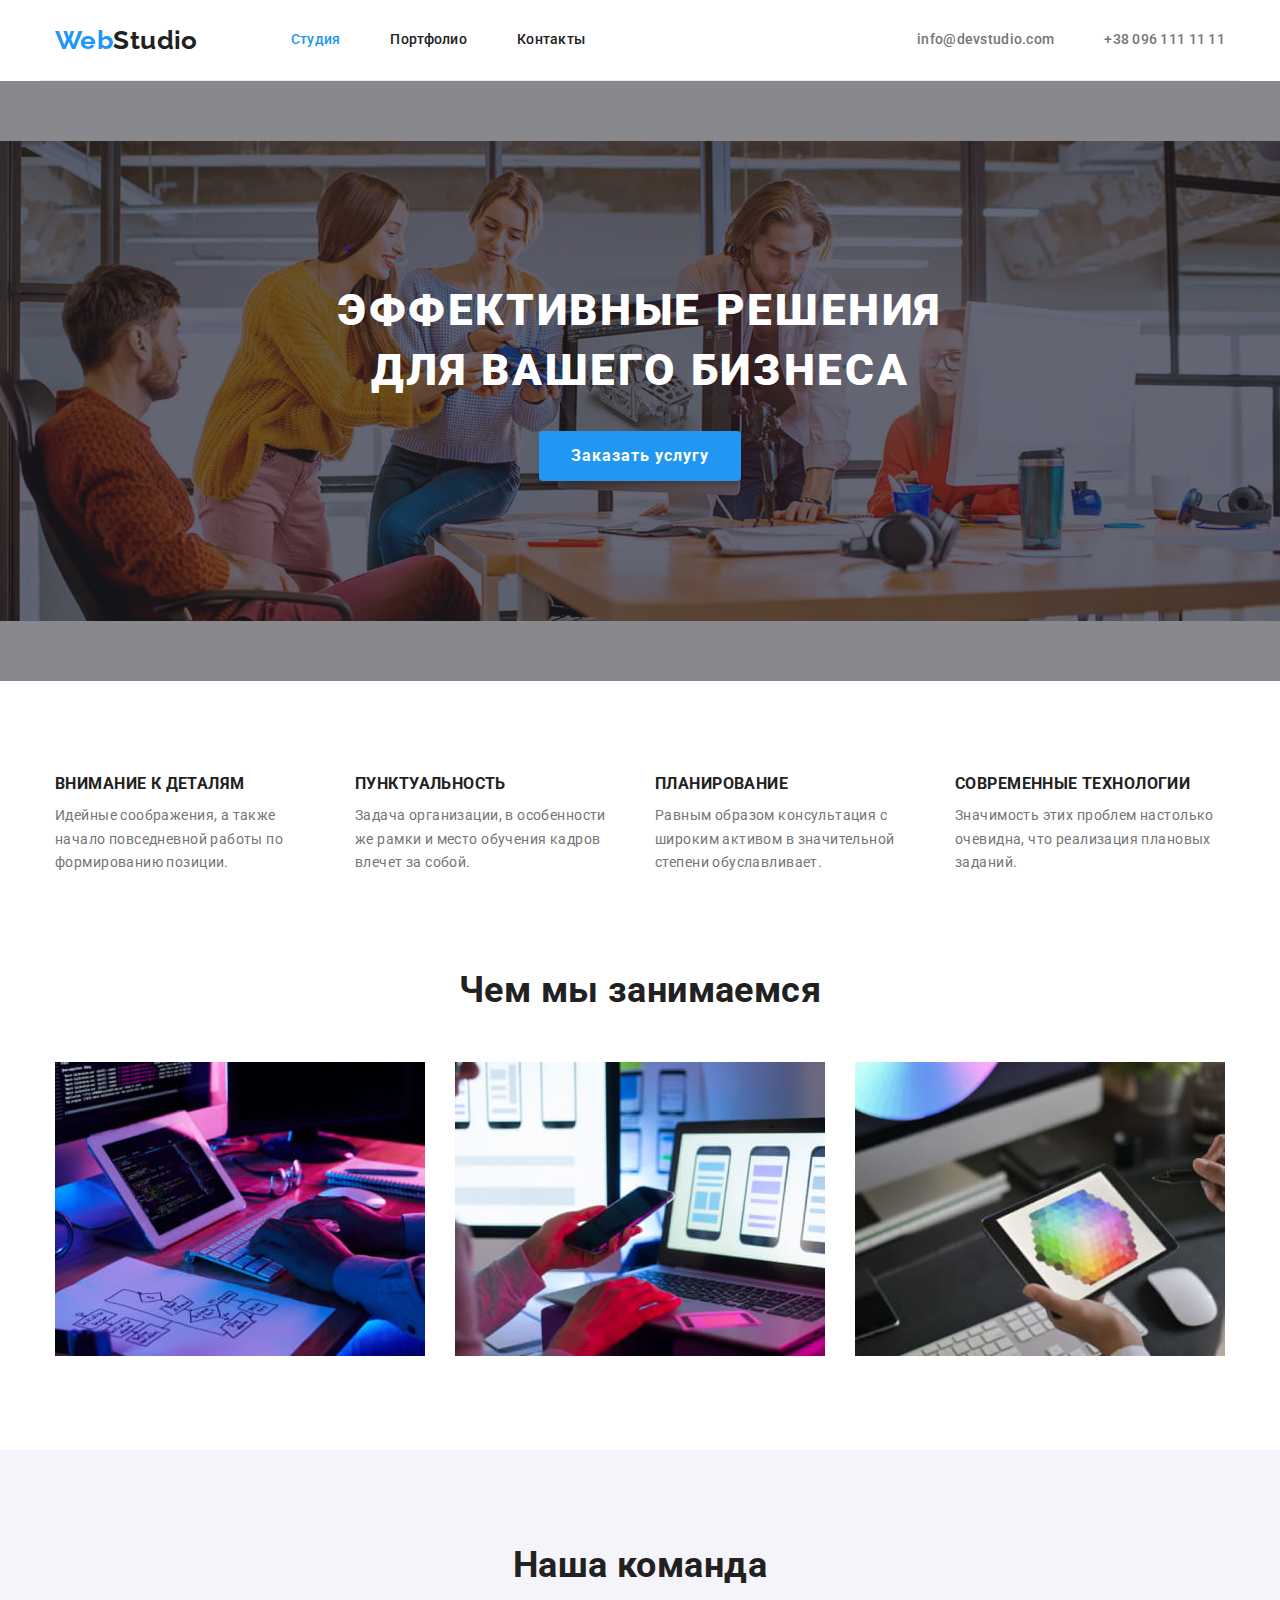
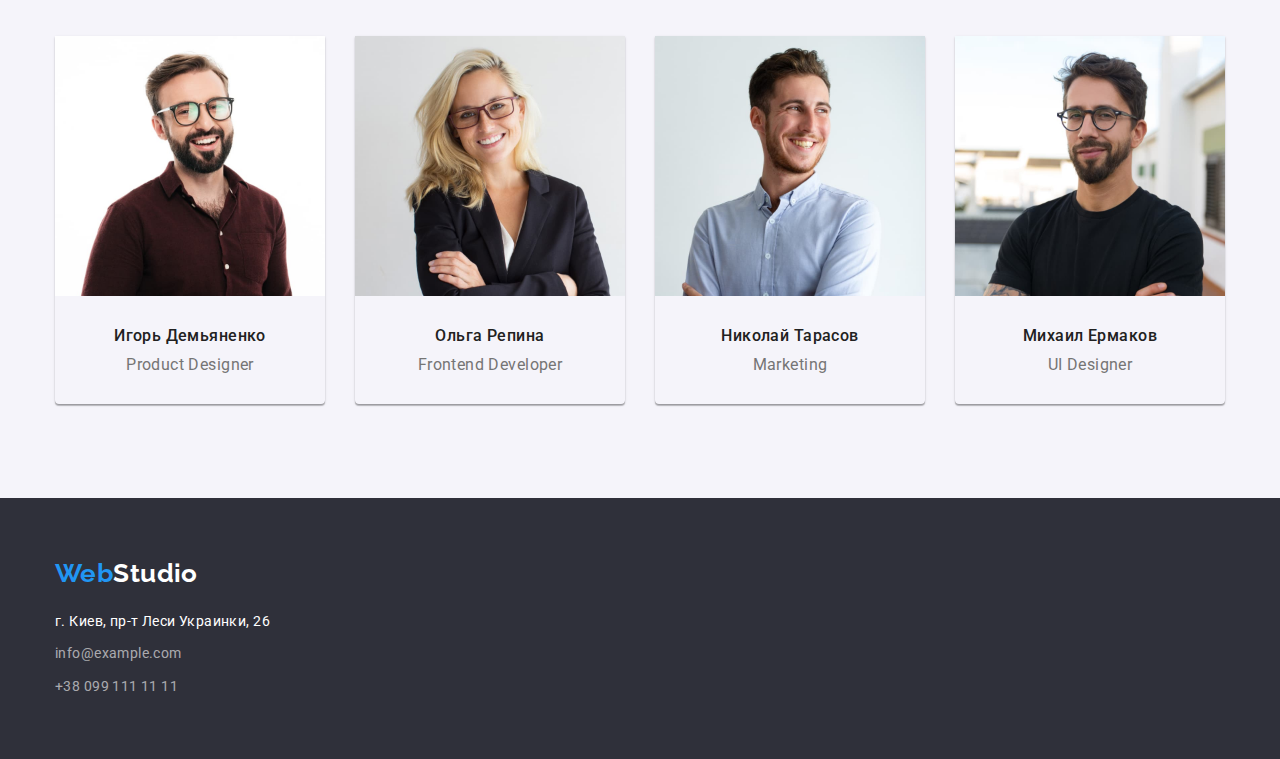
==== index.html @ 4f335a30 "Add a lot" ====
<!DOCTYPE html>
<html lang="ru">
  <head>
    <meta charset="UTF-8" />
    <meta http-equiv="X-UA-Compatible" content="IE=edge" />
    <meta name="viewport" content="width=device-width, initial-scale=1.0" />
    <title>Студия</title>
    <link rel="preconnect" href="https://fonts.googleapis.com" />
    <link rel="preconnect" href="https://fonts.gstatic.com" crossorigin />
    <link
      href="https://fonts.googleapis.com/css2?family=Raleway:wght@700&family=Roboto:wght@400;500;700;900&display=swap"
      rel="stylesheet"
    />
    <link
      rel="stylesheet"
      href="https://cdnjs.cloudflare.com/ajax/libs/modern-normalize/1.1.0/modern-normalize.min.css"
    />
    <link rel="stylesheet" href="../css/styles.css" />
  </head>
  <body>
    <!--header-->
    <header class="page-header">
      <div class="container header-container">
        <a href="./index.html" class="logo">Web<span class="logo-studio">Studio</span> </a>

        <nav class="site-nav">
          <ul class="nav-list list">
            <li class="element"><a href="./index.html" class="link active-page">Студия</a></li>
            <li class="element">
              <a href="./portfolio.html" class="link">Портфолио</a>
            </li>
            <li class="element"><a href="" class="link">Контакты</a></li>
          </ul>
        </nav>

        <ul class="contact-list list">
          <li class="element">
            <a href="mailto:info@devstudio.com" class="contact">info@devstudio.com</a>
          </li>
          <li class="element"><a href="tel:+380961111111" class="contact">+38 096 111 11 11</a></li>
        </ul>
      </div>
    </header>

    <!--main-->
    <main>
      <section class="hero overlay">
        <!--Герой-->

        <h1 class="hero-title">
          Эффективные решения<br />
          для вашего бизнеса
        </h1>
        <button type="button" class="hero-button">Заказать услугу</button>
      </section>

      <section class="section features">
        <!--Секция преимуществ компании-->
        <div class="container">
          <h2 class="section-title hidden">Преимущества компании</h2>
          <!--Этот заголовок не будет отображаться пользователю-->

          <ul class="feature-list list">
            <li class="element">
              <h3 class="title">Внимание к деталям</h3>
              <p class="text">
                Идейные соображения, а также начало повседневной работы по формированию позиции.
              </p>
            </li>
            <li class="element">
              <h3 class="title">Пунктуальность</h3>
              <p class="text">
                Задача организации, в особенности же рамки и место обучения кадров влечет за собой.
              </p>
            </li>
            <li class="element">
              <h3 class="title">Планирование</h3>
              <p class="text">
                Равным образом консультация с широким активом в значительной степени обуславливает.
              </p>
            </li>
            <li class="element">
              <h3 class="title">Современные технологии</h3>
              <p class="text">
                Значимость этих проблем настолько очевидна, что реализация плановых заданий.
              </p>
            </li>
          </ul>
        </div>
      </section>

      <section class="section work">
        <!--Секция чем мы занимаемся-->
        <div class="container">
          <h2 class="section-title">Чем мы занимаемся</h2>
          <ul class="work-list list">
            <li class="element">
              <img
                src="./images/what-wedo/imgalgorithm.jpg"
                alt="Разработка алгоритмов"
                width="370"
                height="294"
              />
            </li>
            <li class="element">
              <img
                src="./images/what-wedo/imgsmartphone.jpg"
                alt="Выбор интерфейсов"
                width="370"
                height="294"
              />
            </li>
            <li class="element">
              <img
                src="./images/what-wedo/imgcolours.jpg"
                alt="Дизайнерские решения"
                width="370"
                height="294"
              />
            </li>
          </ul>
        </div>
      </section>

      <section class="section our-team">
        <!--Секция наша команда-->
        <div class="container">
          <h2 class="section-title">Наша команда</h2>
          <ul class="team-list list">
            <li class="element">
              <img
                src="./images/our-team/imgdemjanenkov.jpg"
                alt="Игорь Демьяненко"
                width="270"
                height="260"
              />
              <div class="team-description">
                <h3 class="team">Игорь Демьяненко</h3>
                <p class="text">Product Designer</p>
              </div>
            </li>
            <li class="element">
              <img
                src="./images/our-team/imgrepina.jpg"
                alt="Ольга Репина"
                width="270"
                height="260"
              />
              <div class="team-description">
                <h3 class="team">Ольга Репина</h3>
                <p class="text">Frontend Developer</p>
              </div>
            </li>
            <li class="element">
              <img
                src="./images/our-team/imgtarasov.jpg"
                alt="Николай Тарасов"
                width="270"
                height="260"
              />
              <div class="team-description">
                <h3 class="team">Николай Тарасов</h3>
                <p class="text">Marketing</p>
              </div>
            </li>
            <li class="element">
              <img
                src="./images/our-team/imgermakov.jpg"
                alt="Михаил Ермаков"
                width="270"
                height="260"
              />
              <div class="team-description">
                <h3 class="team">Михаил Ермаков</h3>
                <p class="text">UI Designer</p>
              </div>
            </li>
          </ul>
        </div>
      </section>
    </main>

    <!--footer-->
    <footer class="footer">
      <!--Контакты-->
      <div class="container">
        <a href="./index.html" class="logo">Web<span class="footer-logo-studio">Studio</span> </a>

        <address class="address">
          <ul class="address-list list">
            <li class="element">г. Киев, пр-т Леси Украинки, 26</li>
            <li class="element">
              <a href="mailto:info@example.com" class="cont-address">info@example.com</a>
            </li>
            <li class="element">
              <a href="tel:+380991111111" class="cont-address">+38 099 111 11 11</a>
            </li>
          </ul>
        </address>
      </div>
    </footer>
  </body>
</html>
---- css/styles.css ----
:root {
  --primary-text-color: #212121;
  --text-color: #757575;
  --logo-color: #2196f3;
  --accent-color: #2196f3;
  --nav-color: #757575;
  --address-color: #ffffff;
  --contacts-color: rgba(255, 255, 255, 0.6);
  /* text colors */

  --primary-bcg-color: #ffffff;
  --hero-bcg-color: #c4c4c4;
  --footer-bcg-color: #2f303a;
  --section-bcg-color: #f5f4fa;
  --herohover-bcg-color: #188ce8;
  --active-page-color: #2196f3;
  /* background colors */

  --outline: 1px solid tomato;
}

body {
  color: var(--primary-text-color);
  background-color: var(--primary-bcg-color);

  font-family: Roboto, sans-serif;
  font-weight: 400;
  font-size: 14px;
  line-height: 1.7;
  letter-spacing: 0.03em;
}

img {
  display: block;
  max-width: 100%;
  height: auto;
}

.list {
  list-style: none;
  padding: 0;
  margin: 0;
}

.container {
  /* outline: 2px solid tomato; */
  width: 1200px;
  margin-left: auto;
  margin-right: auto;
  padding-left: 15px;
  padding-right: 15px;
}

/* header styles */
.page-header {
  background-color: var(--primary-bcg-color);
}

.header-container {
  display: flex;
  align-items: center;
  border-bottom: 1px solid #ececec;
}

/* logo styles */
.logo {
  margin-right: 93px;
  color: var(--logo-color);

  font-family: raleway, sans-serif;
  font-weight: 700;
  font-size: 26px;
  line-height: 1.19;

  text-decoration: none;
}

.logo-studio {
  color: var(--primary-text-color);
}

/* site-navigation styles */
.nav-list {
  display: flex;
}

.nav-list .element + .element,
.contact-list .element + .element {
  margin-left: 50px;
}

.site-nav .link {
  display: block;
  padding-top: 32px;
  padding-bottom: 32px;

  color: var(--primary-text-color);

  font-weight: 500;
  line-height: 1.14;

  letter-spacing: 0.02em;
  text-decoration: none;
}

.site-nav .link:hover {
  color: var(--accent-color);
}
.site-nav .link:focus {
  color: var(--accent-color);
}

/* contacts in header */
.contact-list {
  display: flex;
  margin-left: auto;
}

.contact-list .contact {
  display: block;
  padding-top: 32px;
  padding-bottom: 32px;

  color: var(--nav-color);
  font-weight: 500;
  line-height: 1.14;

  letter-spacing: 0.02em;
  text-decoration: none;
}

.contact-list .contact:hover,
.address-list .cont-address:hover {
  color: var(--accent-color);
}
.contact-list .contact:focus,
.address-list .cont-address:focus {
  color: var(--accent-color);
}

.link.active-page {
  color: var(--active-page-color);
}

/* studio page styles */
/* hero section*/
.hero {
  padding-top: 200px;
  padding-bottom: 200px;
  background-color: var(--hero-bcg-color);
  text-align: center;
}

.overlay {
  max-width: 1600px;
  min-height: 600px;
  margin-right: auto;
  margin-left: auto;

  background-image: linear-gradient(to right, rgba(47, 48, 58, 0.4), rgba(47, 48, 58, 0.4)),
    url(../images/imghero.jpg);

  background-size: contain;
  background-position: center;
  background-repeat: no-repeat;
}

.hero-title {
  margin-top: 0;
  margin-bottom: 30px;

  color: var(--address-color);

  font-weight: 900;
  font-size: 44px;
  line-height: 1.36;

  letter-spacing: 0.06em;
  text-transform: uppercase;
}

.hero-button {
  display: inline-block;
  min-width: 200px;
  padding: 10px 32px;

  /* margin-bottom: 200px; */

  border: none;
  border-radius: 4px;

  box-shadow: 0px 4px 4px rgba(0, 0, 0, 0.15);

  color: var(--address-color);
  background-color: var(--accent-color);

  font-family: inherit;
  font-weight: 700;
  font-size: 16px;
  line-height: 1.87;
  text-align: center;

  letter-spacing: 0.06em;
  cursor: pointer;
}

.hero-button:hover {
  background-color: var(--herohover-bcg-color);
  color: var(--address-color);
}
.hero-button:focus {
  background-color: var(--herohover-bcg-color);
  color: var(--address-color);
}

/* .hero-button:active {
  background-color: #5faeee;
  color: var(--address-color);
} */

/* features, work, team sections */
.hidden {
  position: absolute;
  width: 1px;
  height: 1px;
  margin: -1px;
  border: 0;
  padding: 0;

  white-space: nowrap;
  clip-path: inset(100%);
  clip: rect(0 0 0 0);
  overflow: hidden;
}

.section {
  padding-top: 94px;
  padding-bottom: 94px;

  background-color: var(--primary-bcg-color);
}

.section .section-title {
  margin-top: 0;
  margin-bottom: 50px;

  font-weight: 700;
  font-size: 36px;
  line-height: 1.17;

  text-align: center;
}

.feature-list {
  display: flex;
}

.feature-list .element {
  width: 270px;
  margin-right: 30px;
}

.feature-list .element:last-child {
  margin-right: 0;
}

.feature-list .title {
  margin-top: 0;
  margin-bottom: 10px;

  font-weight: 700;
  line-height: 1.14;

  text-transform: uppercase;
}

.feature-list .text {
  margin-top: 0;
  margin-bottom: 0;

  color: var(--text-color);

  line-height: 1.71;
}

.work-list {
  display: flex;
}
.work-list .element {
  width: 370px;
  margin-right: 30px;
}

.work-list .element:last-child {
  margin-right: 0;
}

.work {
  padding-top: 0;
}

.our-team {
  background-color: var(--section-bcg-color);
}

.team-list {
  display: flex;
}

.team-list .element {
  width: 270px;
  margin-right: 30px;

  border-radius: 0px 0px 4px 4px;
  box-shadow: 0px 1px 3px rgba(0, 0, 0, 0.12), 0px 1px 1px rgba(0, 0, 0, 0.14),
    0px 2px 1px rgba(0, 0, 0, 0.2);
}

.team-list .element:last-child {
  margin-right: 0;
}

.team-description {
  padding: 30px 0;
}
.team {
  margin-top: 0px;
  margin-bottom: 0;

  font-weight: 500;
  font-size: 16px;
  line-height: 1.19;

  text-align: center;
}

.team-list .text {
  margin-top: 10px;
  margin-bottom: 0;

  color: var(--text-color);

  font-size: 16px;
  line-height: 1.19;

  text-align: center;
}

/* portfolio page styles */
/* buttons*/
.portfolio-buttons .element:last-child {
  margin-right: 0;
}

.portfolio-buttons {
  display: flex;
  justify-content: center;
  margin-bottom: 50px;
}

.portfolio-buttons .element {
  margin-right: 8px;
}

.portfolio-buttons .btn {
  display: inline-block;
  padding: 6px 22px;
  border: none;
  border-radius: 4px;

  color: var(--primary-text-color);
  background-color: var(--section-bcg-color);

  font-family: inherit;
  font-weight: 500;
  font-size: 16px;
  line-height: 1.63;

  cursor: pointer;
}

.portfolio-buttons .btn:hover {
  color: var(--address-color);
  background-color: var(--accent-color);

  box-shadow: 0px 3px 1px rgba(0, 0, 0, 0.1), 0px 1px 2px rgba(0, 0, 0, 0.08),
    0px 2px 2px rgba(0, 0, 0, 0.12);
}
.portfolio-buttons .btn:focus {
  color: var(--address-color);
  background-color: var(--accent-color);

  box-shadow: 0px 3px 1px rgba(0, 0, 0, 0.1), 0px 1px 2px rgba(0, 0, 0, 0.08),
    0px 2px 2px rgba(0, 0, 0, 0.12);
}
/* .portfolio-buttons .btn:active {
  color: var(--address-color);
  background-color: #5faeee;

  box-shadow: 0px 3px 1px rgba(0, 0, 0, 0.1), 0px 1px 2px rgba(0, 0, 0, 0.08),
    0px 2px 2px rgba(0, 0, 0, 0.12);
} */

.btn.active-filter {
  background-color: var(--active-page-color);
  color: var(--address-color);
}

.portfolio-list {
  display: flex;
  flex-wrap: wrap;
}

.portfolio-list .element {
  max-width: 370px;
  margin-right: 30px;
  margin-bottom: 30px;
}

.portfolio-list .element:hover {
  border: 1px solid #eeeeee;
  box-shadow: 0px 1px 1px rgba(0, 0, 0, 0.12), 0px 4px 4px rgba(0, 0, 0, 0.06),
    1px 4px 6px rgba(0, 0, 0, 0.16);
}

.portfolio-list .element:focus {
  border: 1px solid #eeeeee;
  box-shadow: 0px 1px 1px rgba(0, 0, 0, 0.12), 0px 4px 4px rgba(0, 0, 0, 0.06),
    1px 4px 6px rgba(0, 0, 0, 0.16);
}

.portfolio-list .element:nth-last-child(-n + 3) {
  margin-bottom: 0;
}
.portfolio-list .element:nth-child(3n) {
  margin-right: 0;
}
.element-description {
  padding: 20px 24px;
  border-right: 1px solid #eeeeee;
  border-bottom: 1px solid #eeeeee;
  border-left: 1px solid #eeeeee;
}

.item {
  margin-top: 0;
  margin-bottom: 4px;

  font-weight: 700;
  font-size: 18px;
  line-height: 2;

  letter-spacing: 0.06em;
}

.item-text {
  margin-top: 0;
  margin-bottom: 0;

  color: var(--text-color);
  font-size: 16px;
  line-height: 1.88;
}

/* footer */
/* logo in footer */
.footer {
  padding-top: 60px;
  padding-bottom: 60px;

  background-color: var(--footer-bcg-color);
}

.footer .logo {
  margin-right: 0;
}

.footer-logo-studio {
  color: var(--address-color);
}

/* address styles */
.address {
  margin-top: 20px;

  color: var(--address-color);
  font-style: normal;
  line-height: 1.71;
}

.address-list .cont-address {
  color: var(--contacts-color);

  line-height: 1.71;

  text-decoration: none;
}

.address-list .element:not(:last-child) {
  margin-bottom: 9px;
}
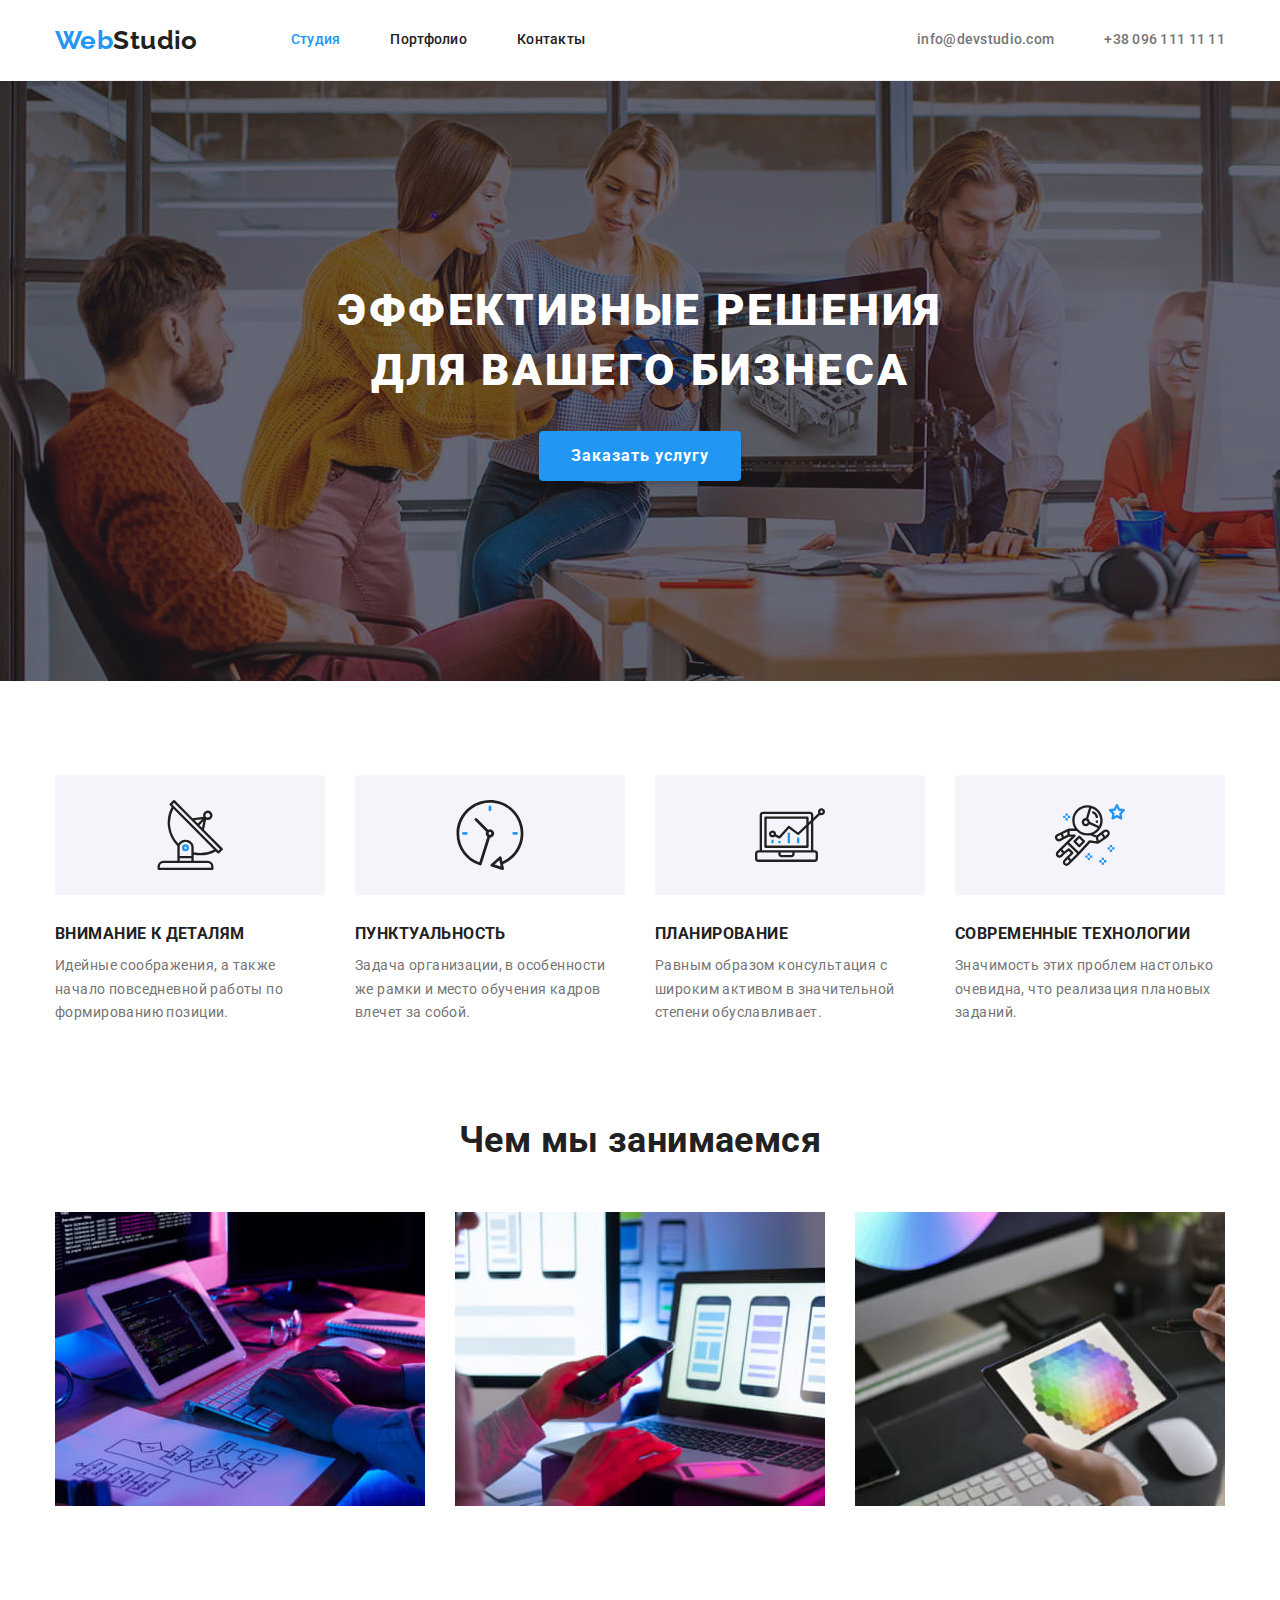
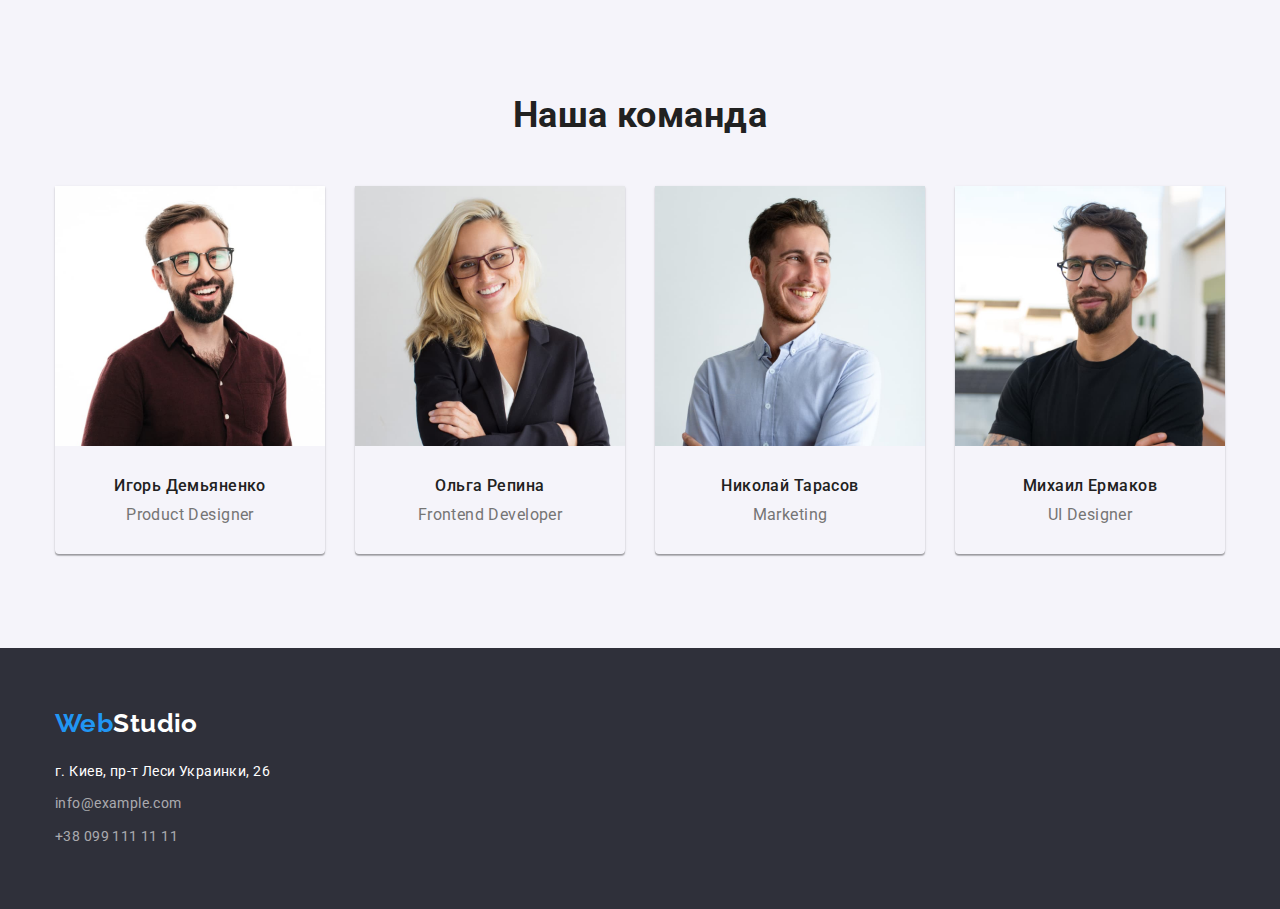
==== commit d4a634ff: "Svg’s update" ====
--- a/index.html
+++ b/index.html
@@ -17,6 +17,7 @@
     />
     <link rel="stylesheet" href="../css/styles.css" />
   </head>
+
   <body>
     <!--header-->
     <header class="page-header">
@@ -62,24 +63,44 @@
 
           <ul class="feature-list list">
             <li class="element">
+              <div class="feature-icons">
+                <svg class="icon" width="70px" height="70px">
+                  <use href="./images/icons.svg#icon-antenna"></use>
+                </svg>
+              </div>
               <h3 class="title">Внимание к деталям</h3>
               <p class="text">
                 Идейные соображения, а также начало повседневной работы по формированию позиции.
               </p>
             </li>
             <li class="element">
+              <div class="feature-icons">
+                <svg class="icon" width="70px" height="70px">
+                  <use href="./images/icons.svg#icon-clock"></use>
+                </svg>
+              </div>
               <h3 class="title">Пунктуальность</h3>
               <p class="text">
                 Задача организации, в особенности же рамки и место обучения кадров влечет за собой.
               </p>
             </li>
             <li class="element">
+              <div class="feature-icons">
+                <svg class="icon" width="70px" height="70px">
+                  <use href="./images/icons.svg#icon-diagram"></use>
+                </svg>
+              </div>
               <h3 class="title">Планирование</h3>
               <p class="text">
                 Равным образом консультация с широким активом в значительной степени обуславливает.
               </p>
             </li>
             <li class="element">
+              <div class="feature-icons">
+                <svg class="icon" width="70px" height="70px">
+                  <use href="./images/icons.svg#icon-astronaut"></use>
+                </svg>
+              </div>
               <h3 class="title">Современные технологии</h3>
               <p class="text">
                 Значимость этих проблем настолько очевидна, что реализация плановых заданий.
--- a/css/styles.css
+++ b/css/styles.css
@@ -159,10 +159,6 @@
 
   background-image: linear-gradient(to right, rgba(47, 48, 58, 0.4), rgba(47, 48, 58, 0.4)),
     url(../images/imghero.jpg);
-
-  background-size: contain;
-  background-position: center;
-  background-repeat: no-repeat;
 }
 
 .hero-title {
@@ -264,6 +260,20 @@
   margin-right: 0;
 }
 
+.feature-icons {
+  margin-bottom: 30px;
+  padding-top: 25px;
+  width: 270px;
+  height: 120px;
+  border-radius: 4px;
+  background-color: var(--section-bcg-color);
+  text-align: center;
+}
+
+.icon {
+  /* background-position: center; */
+}
+
 .feature-list .title {
   margin-top: 0;
   margin-bottom: 10px;
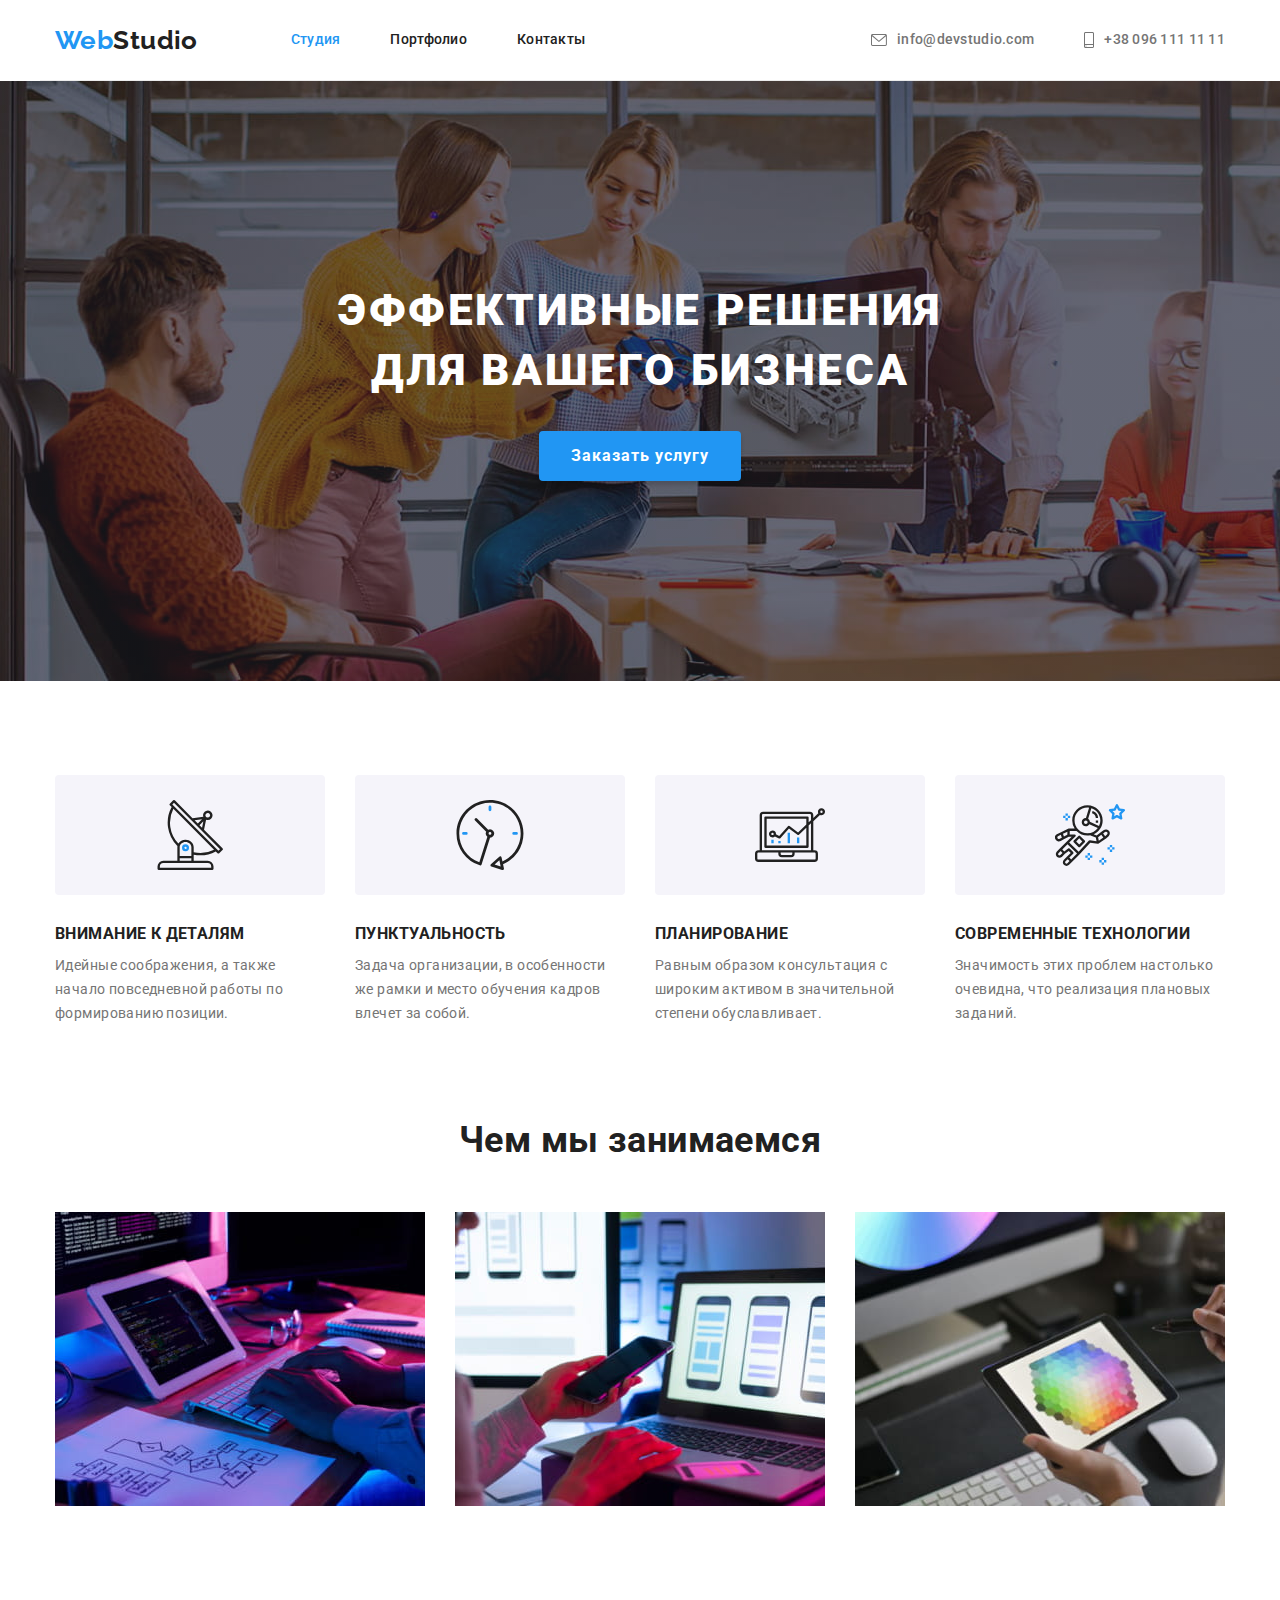
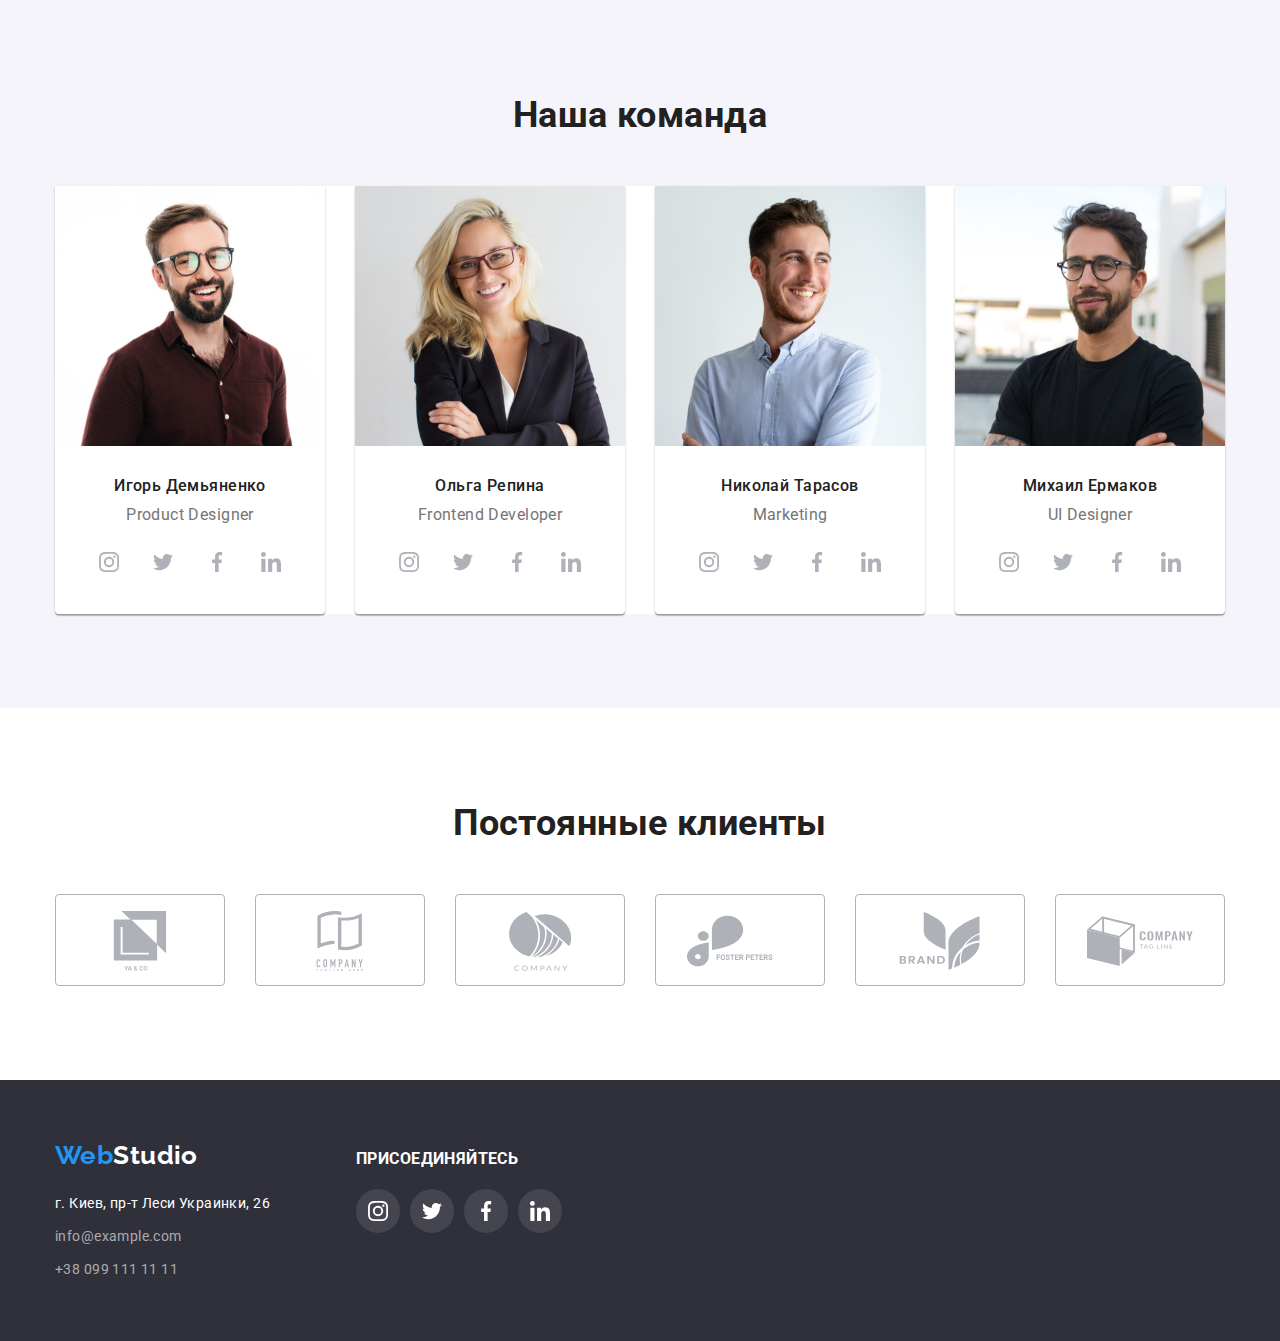
==== commit 1d68f6bf: "Update index, portfolio htmls an styles" ====
--- a/index.html
+++ b/index.html
@@ -36,18 +36,29 @@
 
         <ul class="contact-list list">
           <li class="element">
-            <a href="mailto:info@devstudio.com" class="contact">info@devstudio.com</a>
+            <a href="mailto:info@devstudio.com" class="contact"
+              ><svg class="contact-icon" width="16px" height="12px">
+                <use href="./images/icons.svg#icon-envelope"></use>
+              </svg>
+              info@devstudio.com</a
+            >
           </li>
-          <li class="element"><a href="tel:+380961111111" class="contact">+38 096 111 11 11</a></li>
+          <li class="element">
+            <a href="tel:+380961111111" class="contact">
+              <svg class="contact-icon" width="10px" height="16px">
+                <use href="./images/icons.svg#icon-smartphone"></use>
+              </svg>
+              +38 096 111 11 11</a
+            >
+          </li>
         </ul>
       </div>
     </header>
 
     <!--main-->
     <main>
+      <!--Герой-->
       <section class="hero overlay">
-        <!--Герой-->
-
         <h1 class="hero-title">
           Эффективные решения<br />
           для вашего бизнеса
@@ -55,8 +66,8 @@
         <button type="button" class="hero-button">Заказать услугу</button>
       </section>
 
+      <!--Секция преимуществ компании-->
       <section class="section features">
-        <!--Секция преимуществ компании-->
         <div class="container">
           <h2 class="section-title hidden">Преимущества компании</h2>
           <!--Этот заголовок не будет отображаться пользователю-->
@@ -110,8 +121,8 @@
         </div>
       </section>
 
+      <!--Секция чем мы занимаемся-->
       <section class="section work">
-        <!--Секция чем мы занимаемся-->
         <div class="container">
           <h2 class="section-title">Чем мы занимаемся</h2>
           <ul class="work-list list">
@@ -143,8 +154,8 @@
         </div>
       </section>
 
+      <!--Секция наша команда-->
       <section class="section our-team">
-        <!--Секция наша команда-->
         <div class="container">
           <h2 class="section-title">Наша команда</h2>
           <ul class="team-list list">
@@ -158,6 +169,39 @@
               <div class="team-description">
                 <h3 class="team">Игорь Демьяненко</h3>
                 <p class="text">Product Designer</p>
+                <ul class="network-list list">
+                  <li class="network-element">
+                    <a
+                      href="https://www.instagram.com"
+                      class="social-network"
+                      aria-label="instagram"
+                      ><svg class="network-icon" width="20px" height="20px">
+                        <use href="./images/icons.svg#icon-instagram"></use>
+                      </svg>
+                    </a>
+                  </li>
+                  <li class="network-element">
+                    <a href="https://twitter.com" class="social-network" aria-label="twitter">
+                      <svg class="network-icon" width="20px" height="20px">
+                        <use href="./images/icons.svg#icon-twitter"></use>
+                      </svg>
+                    </a>
+                  </li>
+                  <li class="network-element">
+                    <a href="https://www.facebook.com" class="social-network" aria-label="facebook"
+                      ><svg class="network-icon" width="20px" height="20px">
+                        <use href="./images/icons.svg#icon-facebook"></use>
+                      </svg>
+                    </a>
+                  </li>
+                  <li class="network-element">
+                    <a href="https://www.linkedin.com" class="social-network" aria-label="linkedin">
+                      <svg class="network-icon" width="20px" height="20px">
+                        <use href="./images/icons.svg#icon-linkedin"></use>
+                      </svg>
+                    </a>
+                  </li>
+                </ul>
               </div>
             </li>
             <li class="element">
@@ -170,6 +214,39 @@
               <div class="team-description">
                 <h3 class="team">Ольга Репина</h3>
                 <p class="text">Frontend Developer</p>
+                <ul class="network-list list">
+                  <li class="network-element">
+                    <a
+                      href="https://www.instagram.com"
+                      class="social-network"
+                      aria-label="instagram"
+                      ><svg class="network-icon" width="20px" height="20px">
+                        <use href="./images/icons.svg#icon-instagram"></use>
+                      </svg>
+                    </a>
+                  </li>
+                  <li class="network-element">
+                    <a href="https://twitter.com" class="social-network" aria-label="twitter">
+                      <svg class="network-icon" width="20px" height="20px">
+                        <use href="./images/icons.svg#icon-twitter"></use>
+                      </svg>
+                    </a>
+                  </li>
+                  <li class="network-element">
+                    <a href="https://www.facebook.com" class="social-network" aria-label="facebook"
+                      ><svg class="network-icon" width="20px" height="20px">
+                        <use href="./images/icons.svg#icon-facebook"></use>
+                      </svg>
+                    </a>
+                  </li>
+                  <li class="network-element">
+                    <a href="https://www.linkedin.com" class="social-network" aria-label="linkedin">
+                      <svg class="network-icon" width="20px" height="20px">
+                        <use href="./images/icons.svg#icon-linkedin"></use>
+                      </svg>
+                    </a>
+                  </li>
+                </ul>
               </div>
             </li>
             <li class="element">
@@ -182,6 +259,39 @@
               <div class="team-description">
                 <h3 class="team">Николай Тарасов</h3>
                 <p class="text">Marketing</p>
+                <ul class="network-list list">
+                  <li class="network-element">
+                    <a
+                      href="https://www.instagram.com"
+                      class="social-network"
+                      aria-label="instagram"
+                      ><svg class="network-icon" width="20px" height="20px">
+                        <use href="./images/icons.svg#icon-instagram"></use>
+                      </svg>
+                    </a>
+                  </li>
+                  <li class="network-element">
+                    <a href="https://twitter.com" class="social-network" aria-label="twitter">
+                      <svg class="network-icon" width="20px" height="20px">
+                        <use href="./images/icons.svg#icon-twitter"></use>
+                      </svg>
+                    </a>
+                  </li>
+                  <li class="network-element">
+                    <a href="https://www.facebook.com" class="social-network" aria-label="facebook"
+                      ><svg class="network-icon" width="20px" height="20px">
+                        <use href="./images/icons.svg#icon-facebook"></use>
+                      </svg>
+                    </a>
+                  </li>
+                  <li class="network-element">
+                    <a href="https://www.linkedin.com" class="social-network" aria-label="linkedin">
+                      <svg class="network-icon" width="20px" height="20px">
+                        <use href="./images/icons.svg#icon-linkedin"></use>
+                      </svg>
+                    </a>
+                  </li>
+                </ul>
               </div>
             </li>
             <li class="element">
@@ -194,7 +304,91 @@
               <div class="team-description">
                 <h3 class="team">Михаил Ермаков</h3>
                 <p class="text">UI Designer</p>
-              </div>
+                <ul class="network-list list">
+                  <li class="network-element">
+                    <a
+                      href="https://www.instagram.com"
+                      class="social-network"
+                      aria-label="instagram"
+                      ><svg class="network-icon" width="20px" height="20px">
+                        <use href="./images/icons.svg#icon-instagram"></use>
+                      </svg>
+                    </a>
+                  </li>
+                  <li class="network-element">
+                    <a href="https://twitter.com" class="social-network" aria-label="twitter">
+                      <svg class="network-icon" width="20px" height="20px">
+                        <use href="./images/icons.svg#icon-twitter"></use>
+                      </svg>
+                    </a>
+                  </li>
+                  <li class="network-element">
+                    <a href="https://www.facebook.com" class="social-network" aria-label="facebook"
+                      ><svg class="network-icon" width="20px" height="20px">
+                        <use href="./images/icons.svg#icon-facebook"></use>
+                      </svg>
+                    </a>
+                  </li>
+                  <li class="network-element">
+                    <a href="https://www.linkedin.com" class="social-network" aria-label="linkedin">
+                      <svg class="network-icon" width="20px" height="20px">
+                        <use href="./images/icons.svg#icon-linkedin"></use>
+                      </svg>
+                    </a>
+                  </li>
+                </ul>
+              </div>
+            </li>
+          </ul>
+        </div>
+      </section>
+
+      <!-- Секция наши клиенты -->
+      <section class="section">
+        <div class="container">
+          <h2 class="section-title">Постоянные клиенты</h2>
+          <ul class="clients-list list">
+            <li class="element">
+              <a href="" class="client" aria-label="company1"
+                ><svg class="client-icon" width="106px" height="60px">
+                  <use href="./images/icons.svg#icon-company1"></use>
+                </svg>
+              </a>
+            </li>
+            <li class="element">
+              <a href="" class="client" aria-label="company2"
+                ><svg class="client-icon" width="106px" height="60px">
+                  <use href="./images/icons.svg#icon-company2"></use>
+                </svg>
+              </a>
+            </li>
+            <li class="element">
+              <a href="" class="client" aria-label="company3"
+                ><svg class="client-icon" width="106px" height="60px">
+                  <use href="./images/icons.svg#icon-company3"></use>
+                </svg>
+              </a>
+            </li>
+            <li class="element">
+              <a href="" class="client" aria-label="company4"
+                ><svg class="client-icon" width="106px" height="60px">
+                  <use href="./images/icons.svg#icon-company4"></use>
+                </svg>
+              </a>
+            </li>
+            <li class="element">
+              <a href="" class="client" aria-label="company5"
+                ><svg class="client-icon" width="106px" height="60px">
+                  <use href="./images/icons.svg#icon-company5"></use>
+                </svg>
+              </a>
+            </li>
+            <li class="element">
+              <a href="" class="client" aria-label="company6"
+                ><svg class="client-icon" width="106px" height="60px">
+                  <use href="./images/icons.svg#icon-company6"></use>
+                </svg>
+              </a>
             </li>
           </ul>
         </div>
@@ -203,21 +397,58 @@
 
     <!--footer-->
     <footer class="footer">
-      <!--Контакты-->
-      <div class="container">
-        <a href="./index.html" class="logo">Web<span class="footer-logo-studio">Studio</span> </a>
-
-        <address class="address">
-          <ul class="address-list list">
-            <li class="element">г. Киев, пр-т Леси Украинки, 26</li>
-            <li class="element">
-              <a href="mailto:info@example.com" class="cont-address">info@example.com</a>
-            </li>
-            <li class="element">
-              <a href="tel:+380991111111" class="cont-address">+38 099 111 11 11</a>
-            </li>
-          </ul>
-        </address>
+      <div class="footer-flex container">
+        <!--Контакты-->
+        <div class="address-div">
+          <a href="./index.html" class="logo">Web<span class="footer-logo-studio">Studio</span> </a>
+
+          <address class="address">
+            <ul class="address-list list">
+              <li class="element">г. Киев, пр-т Леси Украинки, 26</li>
+              <li class="element">
+                <a href="mailto:info@example.com" class="cont-address">info@example.com</a>
+              </li>
+              <li class="element">
+                <a href="tel:+380991111111" class="cont-address">+38 099 111 11 11</a>
+              </li>
+            </ul>
+          </address>
+        </div>
+
+        <!-- Присоединяйтесь -->
+        <div>
+          <h3 class="motto">присоединяйтесь</h3>
+          <ul class="footernetwork-list list">
+            <li class="element">
+              <a href="https://www.instagram.com" class="footernetwork-link" aria-label="instagram"
+                ><svg class="footernetwork-icon" width="20px" height="20px">
+                  <use href="./images/icons.svg#icon-instagram"></use>
+                </svg>
+              </a>
+            </li>
+            <li class="element">
+              <a href="https://twitter.com" class="footernetwork-link" aria-label="twitter"
+                ><svg class="footernetwork-icon" width="20px" height="20px">
+                  <use href="./images/icons.svg#icon-twitter"></use>
+                </svg>
+              </a>
+            </li>
+            <li class="element">
+              <a href="https://www.facebook.com" class="footernetwork-link" aria-label="facebook"
+                ><svg class="footernetwork-icon" width="20px" height="20px">
+                  <use href="./images/icons.svg#icon-facebook"></use>
+                </svg>
+              </a>
+            </li>
+            <li class="element">
+              <a href="https://www.linkedin.com" class="footernetwork-link" aria-label="linkedin"
+                ><svg class="footernetwork-icon" width="20px" height="20px">
+                  <use href="./images/icons.svg#icon-linkedin"></use>
+                </svg>
+              </a>
+            </li>
+          </ul>
+        </div>
       </div>
     </footer>
   </body>
--- a/css/styles.css
+++ b/css/styles.css
@@ -1,4 +1,5 @@
 :root {
+  /* text colors */
   --primary-text-color: #212121;
   --text-color: #757575;
   --logo-color: #2196f3;
@@ -6,15 +7,14 @@
   --nav-color: #757575;
   --address-color: #ffffff;
   --contacts-color: rgba(255, 255, 255, 0.6);
-  /* text colors */
-
+  --networksvg-color: #afb1b8;
+
+  /* background colors */
   --primary-bcg-color: #ffffff;
   --hero-bcg-color: #c4c4c4;
   --footer-bcg-color: #2f303a;
   --section-bcg-color: #f5f4fa;
   --herohover-bcg-color: #188ce8;
-  --active-page-color: #2196f3;
-  /* background colors */
 
   --outline: 1px solid tomato;
 }
@@ -117,7 +117,8 @@
 }
 
 .contact-list .contact {
-  display: block;
+  display: flex;
+  align-items: center;
   padding-top: 32px;
   padding-bottom: 32px;
 
@@ -129,6 +130,16 @@
   text-decoration: none;
 }
 
+.contact-icon {
+  fill: currentColor;
+  margin-right: 10px;
+}
+
+.contact-icon:hover,
+.contact-icon:focus {
+  fill: var(--accent-color);
+}
+
 .contact-list .contact:hover,
 .address-list .cont-address:hover {
   color: var(--accent-color);
@@ -139,7 +150,11 @@
 }
 
 .link.active-page {
-  color: var(--active-page-color);
+  color: var(--accent-color);
+}
+
+.header-icon {
+  margin-right: 10px;
 }
 
 /* studio page styles */
@@ -180,8 +195,6 @@
   min-width: 200px;
   padding: 10px 32px;
 
-  /* margin-bottom: 200px; */
-
   border: none;
   border-radius: 4px;
 
@@ -208,11 +221,6 @@
   background-color: var(--herohover-bcg-color);
   color: var(--address-color);
 }
-
-/* .hero-button:active {
-  background-color: #5faeee;
-  color: var(--address-color);
-} */
 
 /* features, work, team sections */
 .hidden {
@@ -270,10 +278,6 @@
   text-align: center;
 }
 
-.icon {
-  /* background-position: center; */
-}
-
 .feature-list .title {
   margin-top: 0;
   margin-bottom: 10px;
@@ -315,6 +319,7 @@
 
 .team-list {
   display: flex;
+  background-color: var(--primary-bcg-color);
 }
 
 .team-list .element {
@@ -335,7 +340,7 @@
 }
 .team {
   margin-top: 0px;
-  margin-bottom: 0;
+  margin-bottom: 10px;
 
   font-weight: 500;
   font-size: 16px;
@@ -345,8 +350,8 @@
 }
 
 .team-list .text {
-  margin-top: 10px;
-  margin-bottom: 0;
+  margin-top: 0;
+  margin-bottom: 16px;
 
   color: var(--text-color);
 
@@ -354,6 +359,68 @@
   line-height: 1.19;
 
   text-align: center;
+}
+
+.network-list {
+  display: flex;
+  justify-content: center;
+}
+
+.network-list .network-element {
+  margin-right: 10px;
+}
+
+.network-list :last-child {
+  margin-right: 0;
+}
+
+.social-network {
+  display: block;
+
+  padding-top: 12px;
+  width: 44px;
+  height: 44px;
+
+  border-radius: 50%;
+
+  background-color: var (--primary-bcg-color);
+  text-align: center;
+
+  fill: var(--networksvg-color);
+}
+
+.social-network:hover,
+.social-network:focus {
+  background-color: var(--accent-color);
+  fill: var(--address-color);
+}
+
+/* section clients */
+.clients-list {
+  display: flex;
+  justify-content: space-between;
+}
+
+.client {
+  display: block;
+
+  padding-top: 16px;
+  width: 170px;
+  height: 92px;
+
+  border: 1px solid #afb1b8;
+  border-radius: 4px;
+
+  background-color: var(--primary-bcg-color);
+  text-align: center;
+
+  fill: var(--networksvg-color);
+}
+
+.client:hover,
+.client:focus {
+  border: 1px solid #2196f3;
+  fill: var(--accent-color);
 }
 
 /* portfolio page styles */
@@ -403,16 +470,9 @@
   box-shadow: 0px 3px 1px rgba(0, 0, 0, 0.1), 0px 1px 2px rgba(0, 0, 0, 0.08),
     0px 2px 2px rgba(0, 0, 0, 0.12);
 }
-/* .portfolio-buttons .btn:active {
-  color: var(--address-color);
-  background-color: #5faeee;
-
-  box-shadow: 0px 3px 1px rgba(0, 0, 0, 0.1), 0px 1px 2px rgba(0, 0, 0, 0.08),
-    0px 2px 2px rgba(0, 0, 0, 0.12);
-} */
 
 .btn.active-filter {
-  background-color: var(--active-page-color);
+  background-color: var(--accent-color);
   color: var(--address-color);
 }
 
@@ -425,6 +485,8 @@
   max-width: 370px;
   margin-right: 30px;
   margin-bottom: 30px;
+
+  cursor: pointer;
 }
 
 .portfolio-list .element:hover {
@@ -481,6 +543,10 @@
   background-color: var(--footer-bcg-color);
 }
 
+.address-div {
+  margin-right: 86px;
+}
+
 .footer .logo {
   margin-right: 0;
 }
@@ -509,3 +575,53 @@
 .address-list .element:not(:last-child) {
   margin-bottom: 9px;
 }
+
+/* Corporate networks styles */
+.footer-flex {
+  display: flex;
+  align-items: baseline;
+}
+
+.motto {
+  margin-top: 0;
+  margin-bottom: 20px;
+
+  font-weight: 700;
+  line-height: 1.14;
+  text-transform: uppercase;
+
+  color: var(--address-color);
+}
+
+.footernetwork-list {
+  display: flex;
+}
+
+.footernetwork-list .element {
+  margin-right: 10px;
+}
+
+.footernetwork-list .element:last-child {
+  margin-right: 0;
+}
+
+.footernetwork-link {
+  display: block;
+
+  padding-top: 12px;
+  width: 44px;
+  height: 44px;
+
+  border-radius: 50%;
+
+  background-color: rgba(255, 255, 255, 0.1);
+  text-align: center;
+
+  fill: var(--address-color);
+}
+
+.footernetwork-link:hover,
+.footernetwork-link:focus {
+  background-color: var(--accent-color);
+  fill: var(--address-color);
+}
